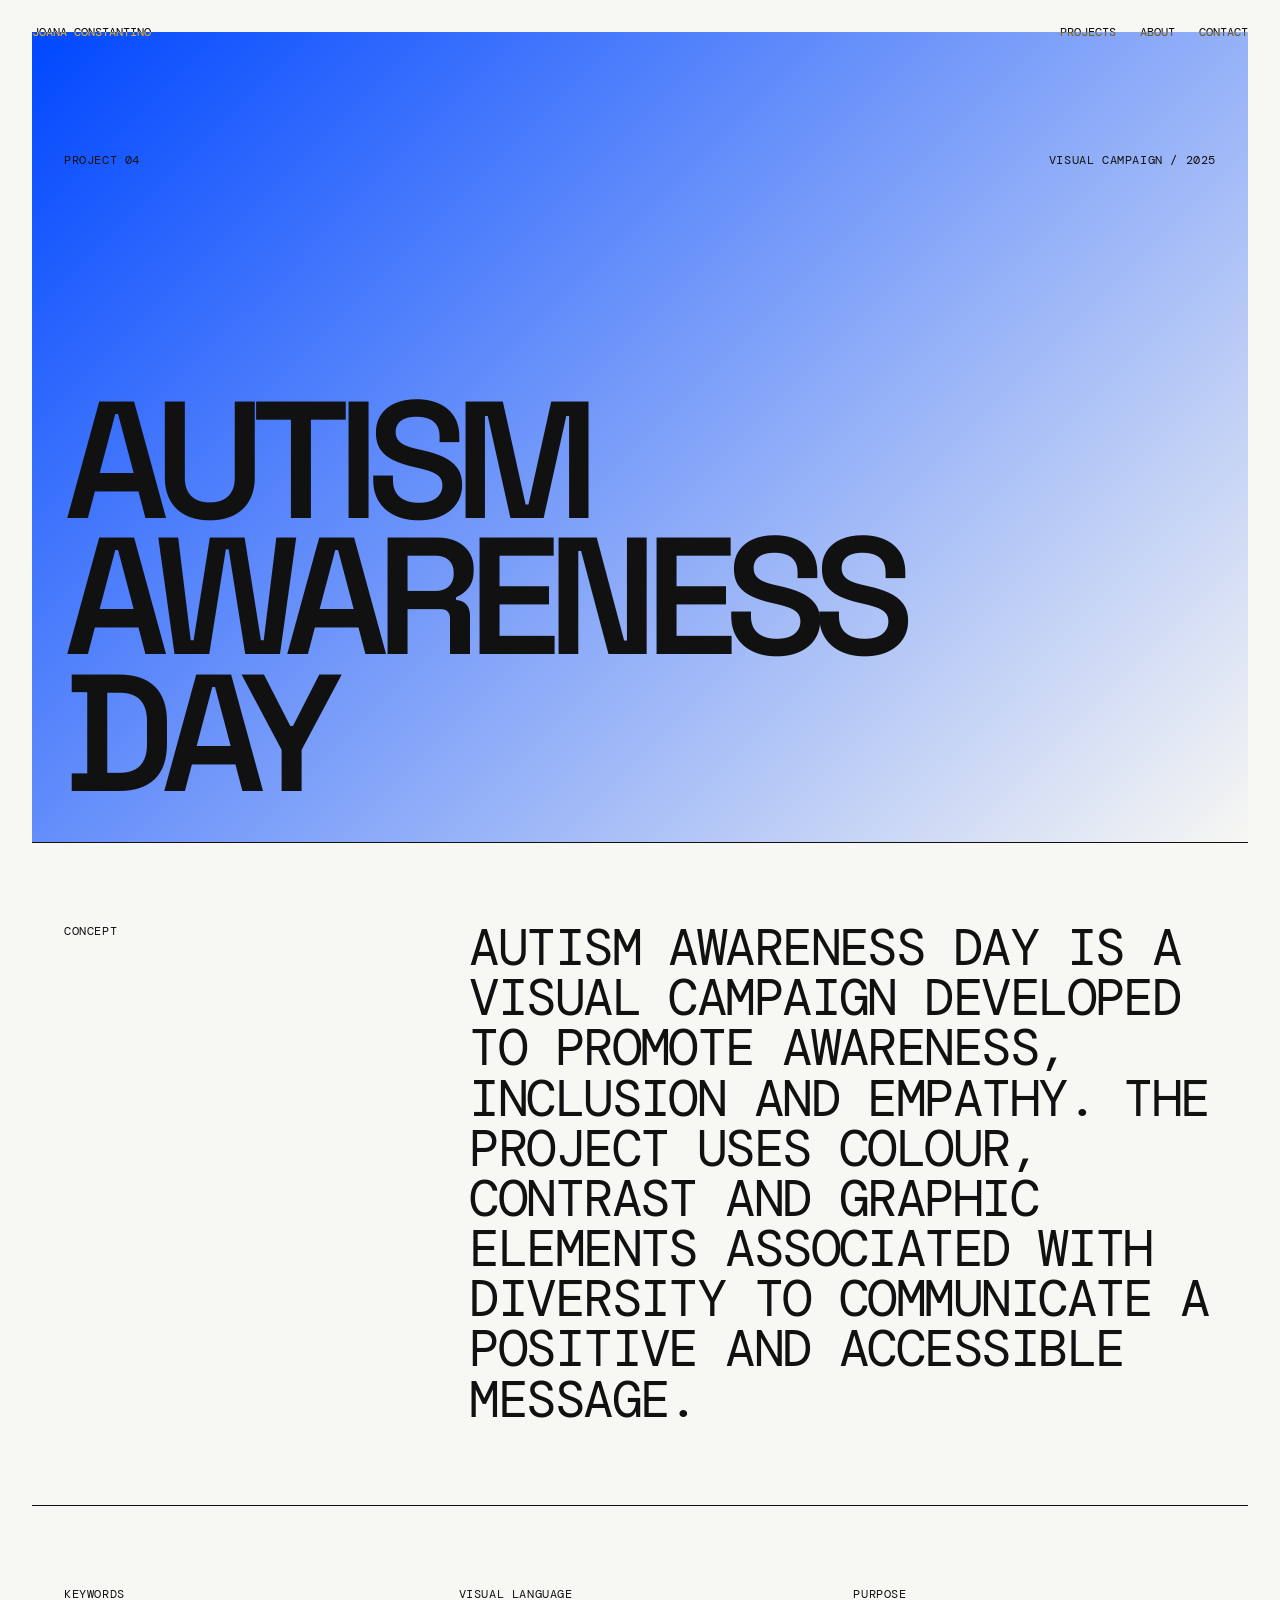
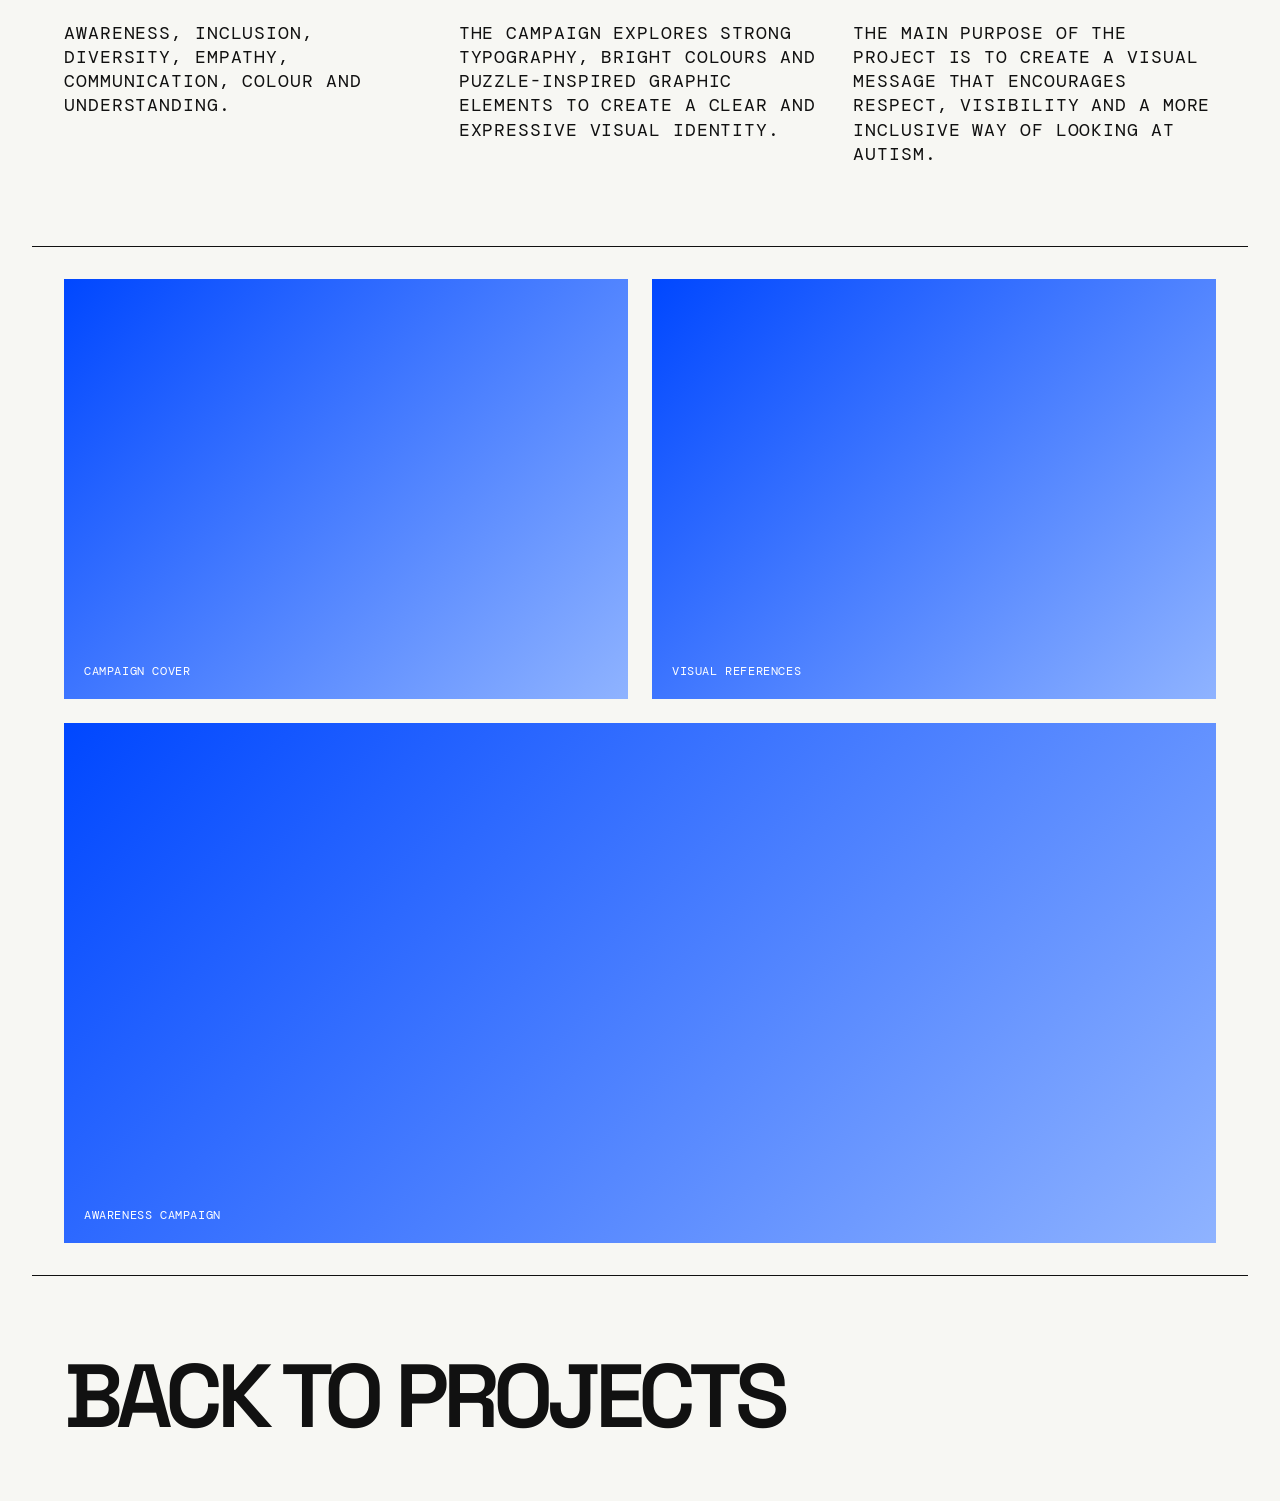
==== autism-awareness-day.html @ 24479049 "criar paginas individuais dos projetos" ====
<!--
Nome: Joana Constantino
Número de estudante: 3230253
Nome do exercício: Portfólio Final
Ano letivo: 3.º ano, 2025–2026
Semestre: 2.º
Unidade curricular: Laboratório de Projeto II
Curso: LDGM
Escola: ESAD.CR
Docente: Luis Carradas
Data de avaliação: [COLOCA A DATA]
-->

<!DOCTYPE html>
<html lang="en">
<head>
  <meta charset="UTF-8">
  <meta name="viewport" content="width=device-width, initial-scale=1.0">

  <title>Autism Awareness Day</title>

  <link rel="stylesheet" href="css/style.css">
  <script src="js/script.js" defer></script>
</head>

<body>
  <header>
    <a href="index.html" class="logo">Joana Constantino</a>

    <nav>
      <a href="index.html#projects">Projects</a>
      <a href="index.html#about">About</a>
      <a href="index.html#contact">Contact</a>
    </nav>
  </header>

  <main>
    <section class="project-hero blue-project">
      <div class="project-meta">
        <p class="small-label">Project 04</p>
        <p class="small-label">Visual Campaign / 2025</p>
      </div>

      <h1>Autism Awareness Day</h1>
    </section>

    <section class="project-intro">
      <p class="small-label">Concept</p>

      <p class="project-description">
        Autism Awareness Day is a visual campaign developed to promote awareness,
        inclusion and empathy. The project uses colour, contrast and graphic
        elements associated with diversity to communicate a positive and accessible
        message.
      </p>
    </section>

    <section class="project-details">
      <div>
        <p class="small-label">Keywords</p>
        <p>
          Awareness, inclusion, diversity, empathy, communication, colour and
          understanding.
        </p>
      </div>

      <div>
        <p class="small-label">Visual Language</p>
        <p>
          The campaign explores strong typography, bright colours and puzzle-inspired
          graphic elements to create a clear and expressive visual identity.
        </p>
      </div>

      <div>
        <p class="small-label">Purpose</p>
        <p>
          The main purpose of the project is to create a visual message that
          encourages respect, visibility and a more inclusive way of looking at
          autism.
        </p>
      </div>
    </section>

    <section class="project-gallery">
      <div class="gallery-placeholder blue">
        <span>Campaign cover</span>
      </div>

      <div class="gallery-placeholder blue">
        <span>Visual references</span>
      </div>

      <div class="gallery-placeholder large blue">
        <span>Awareness campaign</span>
      </div>
    </section>

    <section class="next-project">
      <a href="index.html#projects">Back to projects</a>
    </section>
  </main>
</body>
</html>
---- css/style.css ----
/*
Nome: Joana Constantino
Número de estudante: [COLOCA AQUI O TEU NÚMERO]
Nome do exercício: Portfólio Final
Ano letivo: 3.º ano, 2025–2026
Semestre: 2.º
Unidade curricular: Laboratório de Projeto II
Curso: LDGM
Escola: ESAD.CR
Docente: Luis Carradas
Data de avaliação: [COLOCA A DATA]
*/

/* Importação das fontes utilizadas no portfólio */
@import url("https://fonts.googleapis.com/css2?family=DM+Mono&family=Space+Grotesk:wght@400;500;600;700&display=swap");

/* Remove margens predefinidas e torna os tamanhos mais fáceis de controlar */
* {
  box-sizing: border-box;
  margin: 0;
  padding: 0;
}

/* Estilo geral da página */
body {
  background-color: #f7f7f5;
  color: #111111;
  font-family: "Space Grotesk", Arial, sans-serif;
}

/* Área principal da página inicial */
main {
  min-height: 100vh;
  padding: 32px;
  display: flex;
  flex-direction: column;
  justify-content: space-between;
}

/* Texto pequeno usado como identificação */
p {
  font-family: "DM Mono", monospace;
  font-size: 12px;
  text-transform: uppercase;
  letter-spacing: 0.05em;
}

/* Nome principal do portfólio */
h1 {
  max-width: 900px;
  font-size: clamp(64px, 12vw, 180px);
  font-weight: 600;
  line-height: 0.82;
  letter-spacing: -0.08em;
  text-transform: uppercase;
}

/* Ajustes para ecrãs mais pequenos, como telemóvel */
@media (max-width: 600px) {
  main {
    padding: 20px;
  }

  h1 {
    font-size: clamp(56px, 18vw, 100px);
  }
}/*
Nome: Joana Constantino
Número de estudante: 3230253
Nome do exercício: Portfólio Final
Ano letivo: 3.º ano, 2025–2026
Semestre: 2.º
Unidade curricular: Laboratório de Projeto II
Curso: LDGM
Escola: ESAD.CR
Docente: Luis Carradas
Data de avaliação: [COLOCA A DATA]
*/

/* Importação das fontes utilizadas no portfólio */
@import url("https://fonts.googleapis.com/css2?family=DM+Mono&family=Space+Grotesk:wght@400;500;600;700&display=swap");

/* Reset básico para controlar melhor margens e tamanhos */
* {
  box-sizing: border-box;
  margin: 0;
  padding: 0;
}

/* Comportamento suave ao clicar no menu */
html {
  scroll-behavior: smooth;
}

/* Estilo geral do portfólio */
body {
  background-color: #f7f7f3;
  color: #111111;
  font-family: "Space Grotesk", Arial, sans-serif;
}

/* Links gerais */
a {
  color: inherit;
  text-decoration: none;
}

/* Cabeçalho fixo no topo */
header {
  position: fixed;
  top: 0;
  left: 0;
  width: 100%;
  z-index: 10;

  display: flex;
  justify-content: space-between;
  align-items: center;

  padding: 24px 32px;
  mix-blend-mode: difference;
  color: #ffffff;
}

/* Nome no canto superior */
.logo {
  font-family: "DM Mono", monospace;
  font-size: 12px;
  text-transform: uppercase;
}

/* Menu de navegação */
nav {
  display: flex;
  gap: 24px;
}

nav a {
  font-family: "DM Mono", monospace;
  font-size: 12px;
  text-transform: uppercase;
}

/* Área principal */
main {
  width: 100%;
}

/* Secção inicial */
.hero {
  min-height: 100vh;
  padding: 32px;
  display: flex;
  flex-direction: column;
  justify-content: space-between;
}

/* Linha superior da página inicial */
.hero-top {
  display: flex;
  justify-content: space-between;
  padding-top: 72px;
}

/* Texto pequeno técnico/editorial */
.small-label {
  font-family: "DM Mono", monospace;
  font-size: 12px;
  line-height: 1.4;
  text-transform: uppercase;
  letter-spacing: 0.05em;
}

/* Título principal */
h1 {
  max-width: 1050px;
  font-size: clamp(68px, 13vw, 190px);
  font-weight: 600;
  line-height: 0.82;
  letter-spacing: -0.08em;
  text-transform: uppercase;
}

/* Texto inferior da página inicial */
.hero-bottom {
  display: grid;
  grid-template-columns: 1fr 1fr;
  gap: 32px;
  max-width: 850px;
  margin-left: auto;
}

.hero-bottom p {
  font-size: 18px;
  line-height: 1.3;
}

/* Secção dos projetos */
.projects-section {
  padding: 120px 32px 80px;
  border-top: 1px solid #111111;
}

/* Cabeçalho de cada secção */
.section-header {
  display: flex;
  justify-content: space-between;
  align-items: flex-start;
  margin-bottom: 48px;
}

h2 {
  font-size: clamp(48px, 8vw, 120px);
  font-weight: 600;
  line-height: 0.85;
  letter-spacing: -0.07em;
  text-transform: uppercase;
}

/* Grelha dos projetos */
.projects-grid {
  display: grid;
  grid-template-columns: repeat(2, 1fr);
  gap: 24px;
}

/* Cartão de cada projeto */
.project-card {
  display: grid;
  grid-template-columns: 1.2fr 1fr;
  gap: 16px;
  min-height: 420px;
  border-top: 1px solid #111111;
  padding-top: 16px;
}

/* Área visual provisória de cada projeto */
.project-visual {
  min-height: 360px;
  display: flex;
  align-items: flex-end;
  justify-content: flex-start;
  padding: 18px;
  overflow: hidden;
}

/* Número grande dentro da imagem provisória */
.project-visual span {
  font-size: 80px;
  font-weight: 600;
  line-height: 0.8;
  letter-spacing: -0.08em;
}

/* Blocos visuais inspirados nas referências */
.visual-one {
  background: linear-gradient(135deg, #111111, #4d4d4d);
  color: #f7f7f3;
}

.visual-two {
  background: #111111;
  color: #f7f7f3;
}

.visual-three {
  background: linear-gradient(135deg, #ffffff, #dcdcdc);
  color: #111111;
  border: 1px solid #111111;
}

.visual-four {
  background: linear-gradient(135deg, #0047ff, #f2f2f2);
  color: #111111;
}

/* Informação textual do projeto */
.project-info {
  display: flex;
  flex-direction: column;
  justify-content: space-between;
}

.project-info h3 {
  font-size: 30px;
  line-height: 0.95;
  letter-spacing: -0.05em;
  text-transform: uppercase;
}

.project-info p:last-child {
  font-size: 15px;
  line-height: 1.35;
}

/* Secção sobre */
.about-section {
  min-height: 70vh;
  padding: 120px 32px;
  border-top: 1px solid #111111;
  display: grid;
  grid-template-columns: 1fr 2fr;
  gap: 32px;
}

.about-text {
  font-size: clamp(32px, 5vw, 72px);
  line-height: 0.95;
  letter-spacing: -0.06em;
}

/* Secção de contactos */
.contact-section {
  padding: 80px 32px 32px;
  border-top: 1px solid #111111;
  min-height: 60vh;
  display: flex;
  flex-direction: column;
  justify-content: space-between;
}

/* Links grandes de contacto */
.contact-links {
  display: flex;
  flex-direction: column;
}

.contact-links a {
  font-size: clamp(56px, 10vw, 150px);
  font-weight: 600;
  line-height: 0.85;
  letter-spacing: -0.08em;
  text-transform: uppercase;
}

.contact-links a:hover {
  color: #0047ff;
}

/* Adaptação para telemóvel */
@media (max-width: 800px) {
  header {
    padding: 20px;
    align-items: flex-start;
  }

  nav {
    gap: 12px;
    flex-wrap: wrap;
    justify-content: flex-end;
  }

  .hero {
    padding: 20px;
  }

  .hero-top {
    padding-top: 80px;
  }

  .hero-bottom {
    grid-template-columns: 1fr;
    margin-left: 0;
  }

  .projects-section {
    padding: 90px 20px 60px;
  }

  .section-header {
    flex-direction: column;
    gap: 18px;
  }

  .projects-grid {
    grid-template-columns: 1fr;
  }

  .project-card {
    grid-template-columns: 1fr;
  }

  .about-section {
    padding: 90px 20px;
    grid-template-columns: 1fr;
  }

  .contact-section {
    padding: 70px 20px 24px;
  }
}/* Página individual de projeto */
.project-hero {
  min-height: 90vh;
  padding: 120px 32px 40px;
  display: flex;
  flex-direction: column;
  justify-content: space-between;
}

/* Informação pequena no topo da página de projeto */
.project-meta {
  display: flex;
  justify-content: space-between;
  gap: 24px;
}

/* Introdução textual do projeto */
.project-intro {
  padding: 80px 32px;
  border-top: 1px solid #111111;
  display: grid;
  grid-template-columns: 1fr 2fr;
  gap: 32px;
}

.project-description {
  font-size: clamp(28px, 4vw, 62px);
  line-height: 0.98;
  letter-spacing: -0.05em;
}

/* Secção do vídeo */
.project-video-section {
  padding: 32px;
  border-top: 1px solid #111111;
}

.project-video-section video {
  width: 100%;
  max-height: 85vh;
  background-color: #111111;
  display: block;
}

/* Detalhes do projeto em colunas */
.project-details {
  padding: 80px 32px;
  border-top: 1px solid #111111;
  display: grid;
  grid-template-columns: repeat(3, 1fr);
  gap: 32px;
}

.project-details p:last-child {
  margin-top: 18px;
  font-size: 18px;
  line-height: 1.35;
}

/* Galeria provisória */
.project-gallery {
  padding: 32px;
  border-top: 1px solid #111111;
  display: grid;
  grid-template-columns: repeat(2, 1fr);
  gap: 24px;
}

.gallery-placeholder {
  min-height: 420px;
  background-color: #111111;
  color: #f7f7f3;
  display: flex;
  align-items: flex-end;
  padding: 20px;
}

.gallery-placeholder.large {
  grid-column: span 2;
  min-height: 520px;
}

.gallery-placeholder span {
  font-family: "DM Mono", monospace;
  font-size: 12px;
  text-transform: uppercase;
  letter-spacing: 0.05em;
}

/* Link para o projeto seguinte */
.next-project {
  padding: 80px 32px 32px;
  border-top: 1px solid #111111;
}

.next-project a {
  font-size: clamp(40px, 7vw, 110px);
  font-weight: 600;
  line-height: 0.9;
  letter-spacing: -0.07em;
  text-transform: uppercase;
}

.next-project a:hover {
  color: #0047ff;
}

/* Adaptação das páginas de projeto para telemóvel */
@media (max-width: 800px) {
  .project-hero {
    padding: 120px 20px 32px;
  }

  .project-meta {
    flex-direction: column;
  }

  .project-intro {
    padding: 60px 20px;
    grid-template-columns: 1fr;
  }

  .project-video-section {
    padding: 20px;
  }

  .project-details {
    padding: 60px 20px;
    grid-template-columns: 1fr;
  }

  .project-gallery {
    padding: 20px;
    grid-template-columns: 1fr;
  }

  .gallery-placeholder.large {
    grid-column: span 1;
  }

  .next-project {
    padding: 60px 20px 24px;
  }
}/* Variante escura para projetos audiovisuais */
.dark-project {
  background-color: #111111;
  color: #f7f7f3;
}/* Galeria clara para projetos de comunicação digital */
.gallery-placeholder.light {
  background-color: #f7f7f3;
  color: #111111;
  border: 1px solid #111111;
}/* Variante azul para o projeto Autism Awareness Day */
.blue-project {
  background: linear-gradient(135deg, #0047ff, #f7f7f3);
  color: #111111;
}

/* Blocos visuais azuis para campanhas */
.gallery-placeholder.blue {
  background: linear-gradient(135deg, #0047ff, #8fb3ff);
  color: #ffffff;
}
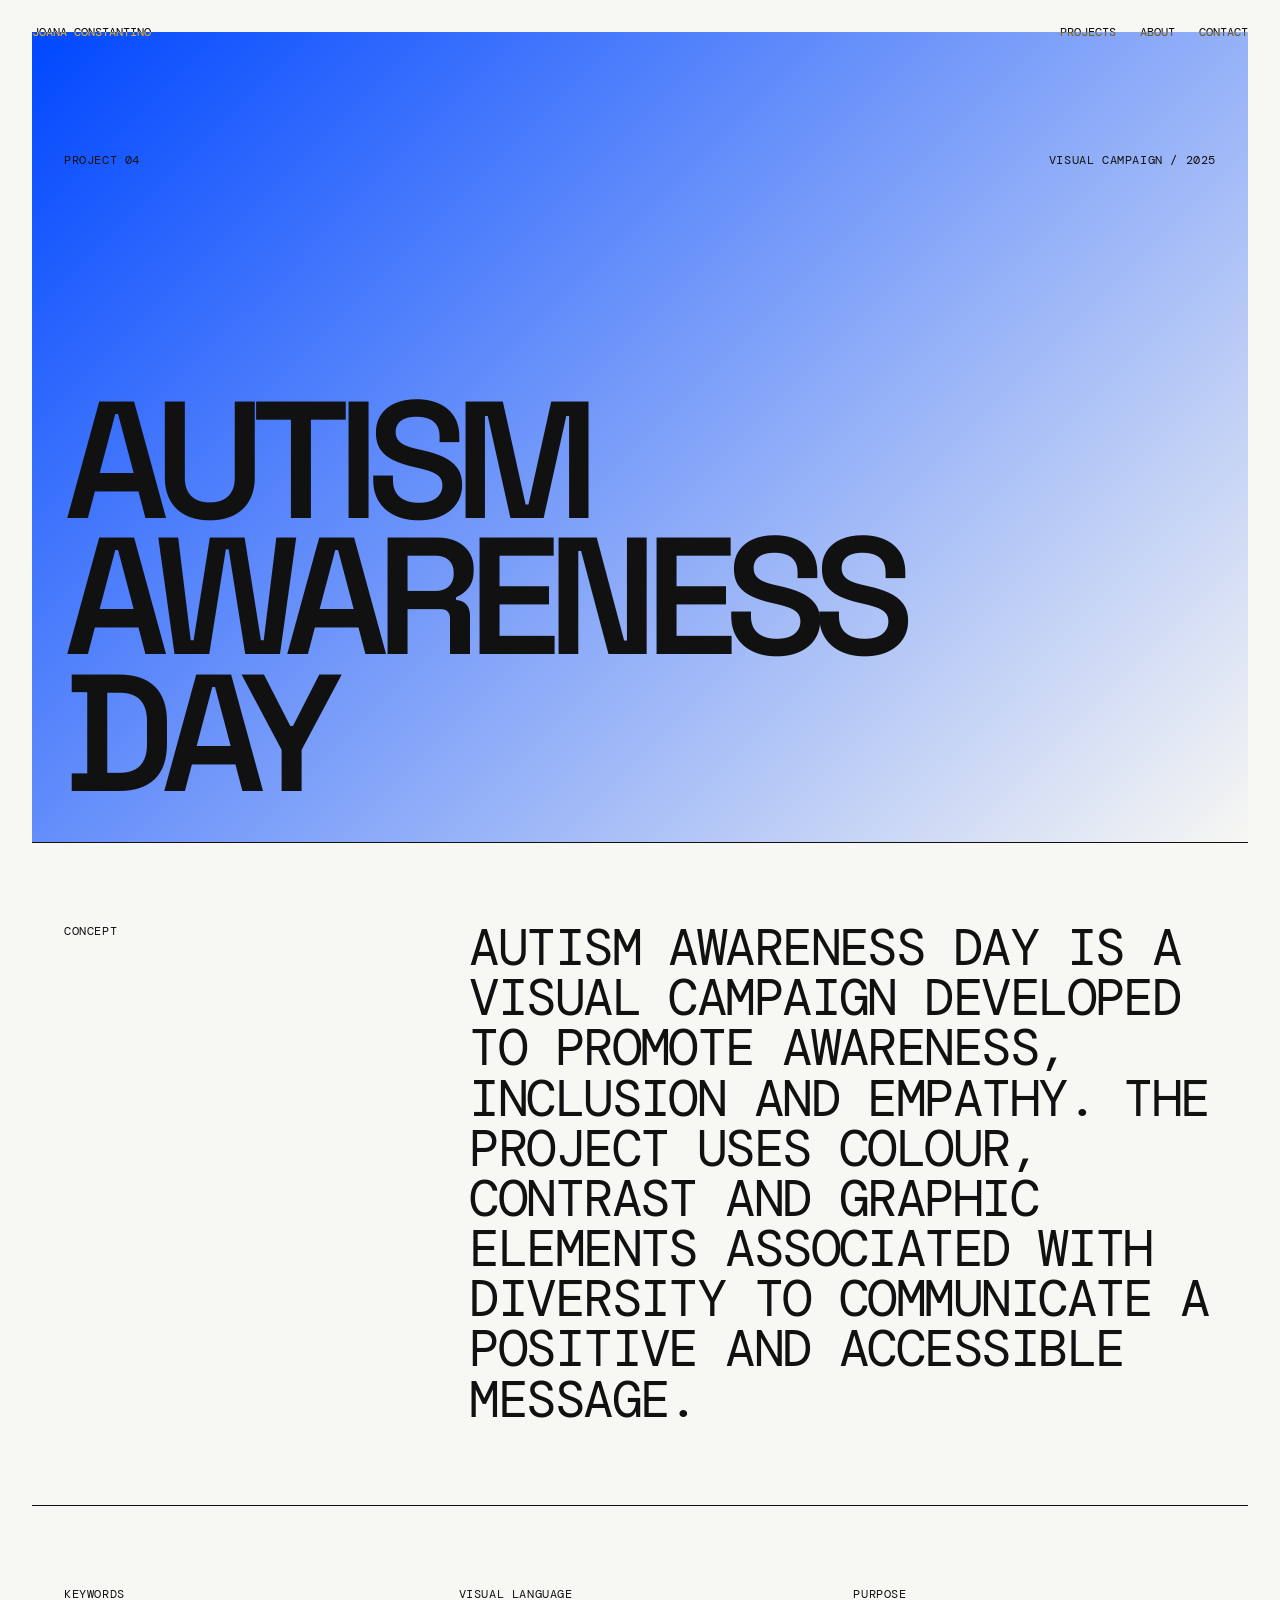
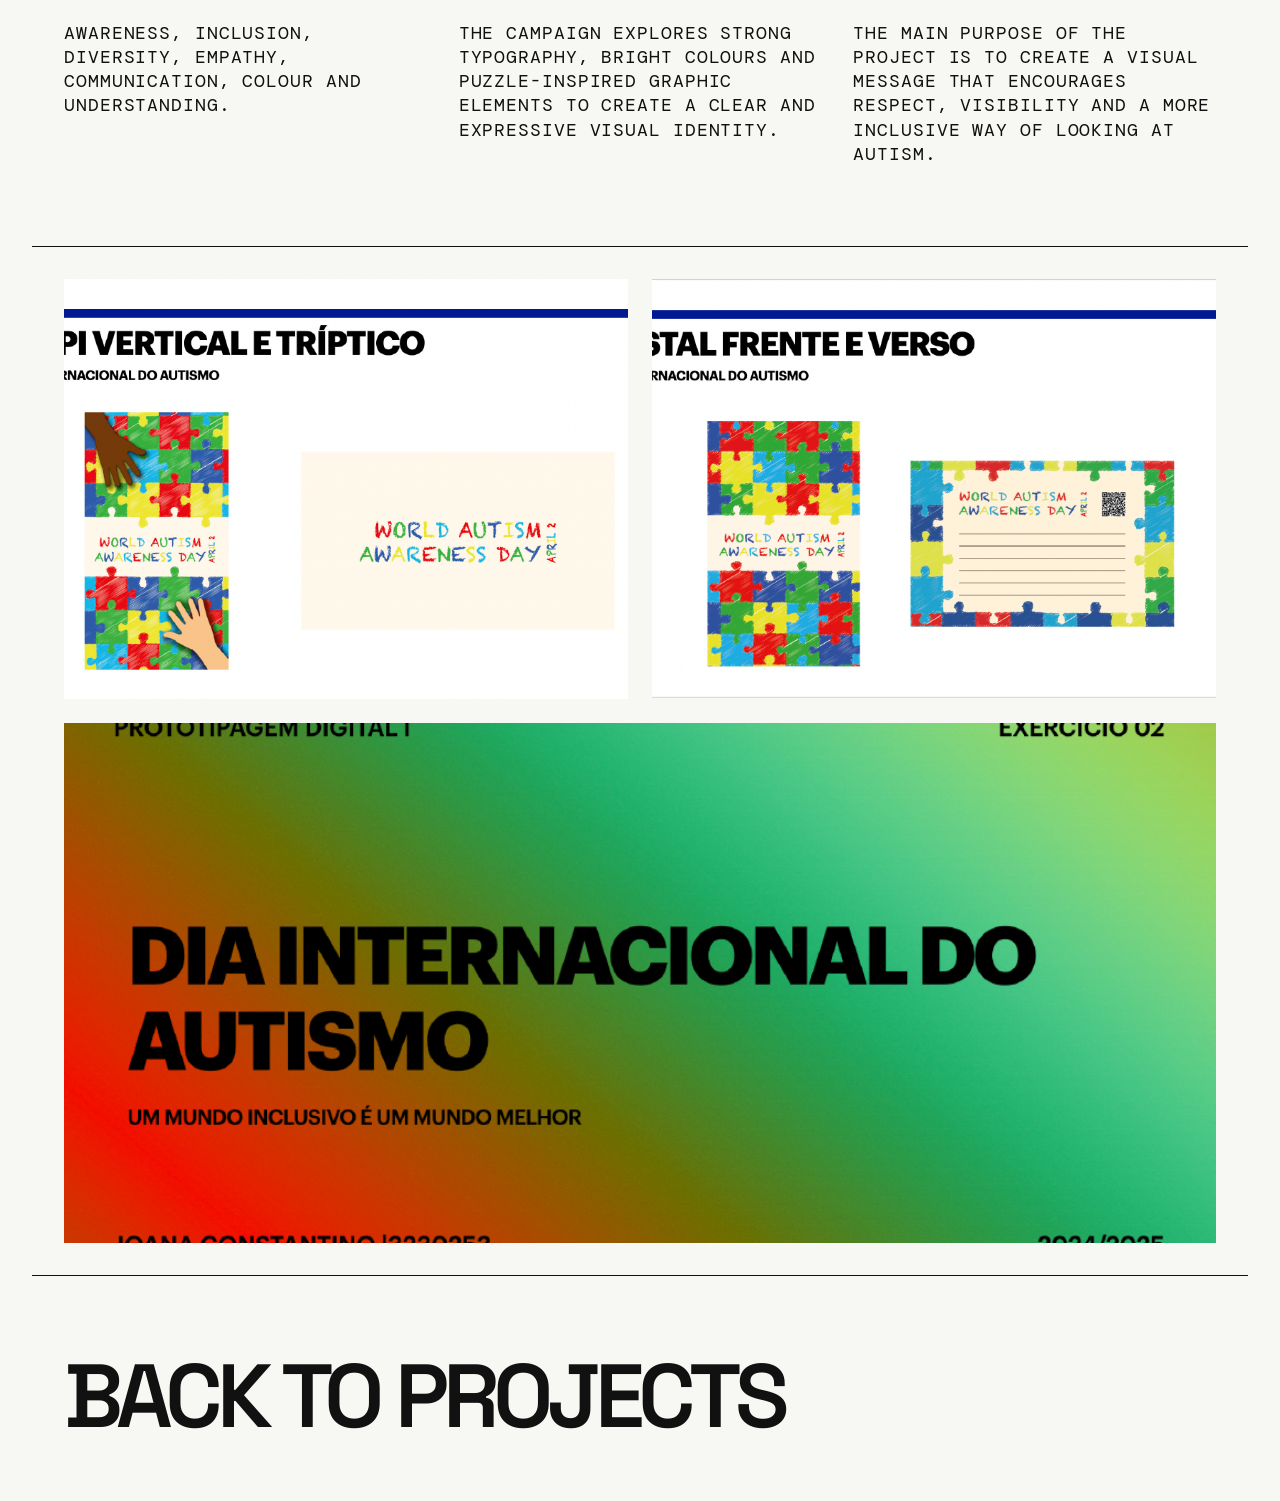
==== commit 35536163: "adicionar imagens dos projetos" ====
--- a/autism-awareness-day.html
+++ b/autism-awareness-day.html
@@ -83,18 +83,12 @@
     </section>
 
     <section class="project-gallery">
-      <div class="gallery-placeholder blue">
-        <span>Campaign cover</span>
-      </div>
+  <img src="images/autism/autism-03.jpg" alt="Autism Awareness Day campaign cover">
 
-      <div class="gallery-placeholder blue">
-        <span>Visual references</span>
-      </div>
+  <img src="images/autism/autism-02.jpg" alt="Visual references for Autism Awareness Day campaign">
 
-      <div class="gallery-placeholder large blue">
-        <span>Awareness campaign</span>
-      </div>
-    </section>
+  <img class="large" src="images/autism/autism-01.jpg" alt="Autism Awareness Day visual campaign">
+</section>
 
     <section class="next-project">
       <a href="index.html#projects">Back to projects</a>
--- a/css/style.css
+++ b/css/style.css
@@ -550,4 +550,160 @@
 .gallery-placeholder.blue {
   background: linear-gradient(135deg, #0047ff, #8fb3ff);
   color: #ffffff;
+}/* Página Processing */
+.processing-grid {
+  padding: 32px;
+  border-top: 1px solid #111111;
+  display: grid;
+  grid-template-columns: repeat(2, 1fr);
+  gap: 24px;
+}
+
+/* Cartões dos trabalhos de Processing */
+.processing-card {
+  border-top: 1px solid #111111;
+  padding-top: 16px;
+  display: grid;
+  gap: 24px;
+}
+
+/* Área visual dos sketches */
+.processing-visual {
+  min-height: 420px;
+  background-color: #111111;
+  color: #f7f7f3;
+  display: flex;
+  align-items: flex-end;
+  padding: 20px;
+}
+
+/* Variação clara dos sketches */
+.processing-visual.light {
+  background-color: #f7f7f3;
+  color: #111111;
+  border: 1px solid #111111;
+}
+
+.processing-visual span {
+  font-size: 80px;
+  font-weight: 600;
+  line-height: 0.8;
+  letter-spacing: -0.08em;
+}
+
+.processing-card h3 {
+  margin: 18px 0;
+  font-size: 32px;
+  line-height: 0.95;
+  letter-spacing: -0.05em;
+  text-transform: uppercase;
+}
+
+.processing-card p:last-child {
+  font-size: 16px;
+  line-height: 1.35;
+}
+
+/* Adaptação da página Processing para telemóvel */
+@media (max-width: 800px) {
+  .processing-grid {
+    padding: 20px;
+    grid-template-columns: 1fr;
+  }
+}/* Conteúdo da secção Profile/About */
+.about-content {
+  display: flex;
+  flex-direction: column;
+  gap: 32px;
+}
+
+/* Texto secundário da biografia */
+.about-description {
+  max-width: 720px;
+  font-size: 18px;
+  line-height: 1.35;
+}
+
+/* Botão/link para o CV */
+.button-link {
+  width: fit-content;
+  border: 1px solid #111111;
+  padding: 14px 18px;
+  font-family: "DM Mono", monospace;
+  font-size: 12px;
+  text-transform: uppercase;
+  letter-spacing: 0.05em;
+}
+
+.button-link:hover {
+  background-color: #111111;
+  color: #f7f7f3;
+}/* Secção interativa com p5.js */
+.interactive-section {
+  padding: 100px 32px;
+  border-top: 1px solid #111111;
+}
+
+/* Conteúdo da interação */
+.interactive-content {
+  display: flex;
+  flex-direction: column;
+  gap: 32px;
+}
+
+/* Frase principal da interação */
+.interactive-content p {
+  font-size: clamp(48px, 8vw, 120px);
+  font-weight: 600;
+  line-height: 0.85;
+  letter-spacing: -0.07em;
+  text-transform: uppercase;
+}
+
+/* Palavra que muda com p5.js */
+#focus-word {
+  color: #0047ff;
+}
+
+/* Botão da interação */
+#focus-button {
+  width: fit-content;
+  border: 1px solid #111111;
+  background-color: transparent;
+  color: #111111;
+  padding: 14px 18px;
+  font-family: "DM Mono", monospace;
+  font-size: 12px;
+  text-transform: uppercase;
+  letter-spacing: 0.05em;
+  cursor: pointer;
+}
+
+#focus-button:hover {
+  background-color: #111111;
+  color: #f7f7f3;
+}
+
+/* Adaptação da secção interativa para telemóvel */
+@media (max-width: 800px) {
+  .interactive-section {
+    padding: 70px 20px;
+  }
+}/* Imagens reais das galerias dos projetos */
+.project-gallery img {
+  width: 100%;
+  height: 420px;
+  object-fit: cover;
+  display: block;
+}
+
+.project-gallery img.large {
+  grid-column: span 2;
+  height: 520px;
+}
+
+@media (max-width: 800px) {
+  .project-gallery img.large {
+    grid-column: span 1;
+  }
 }
